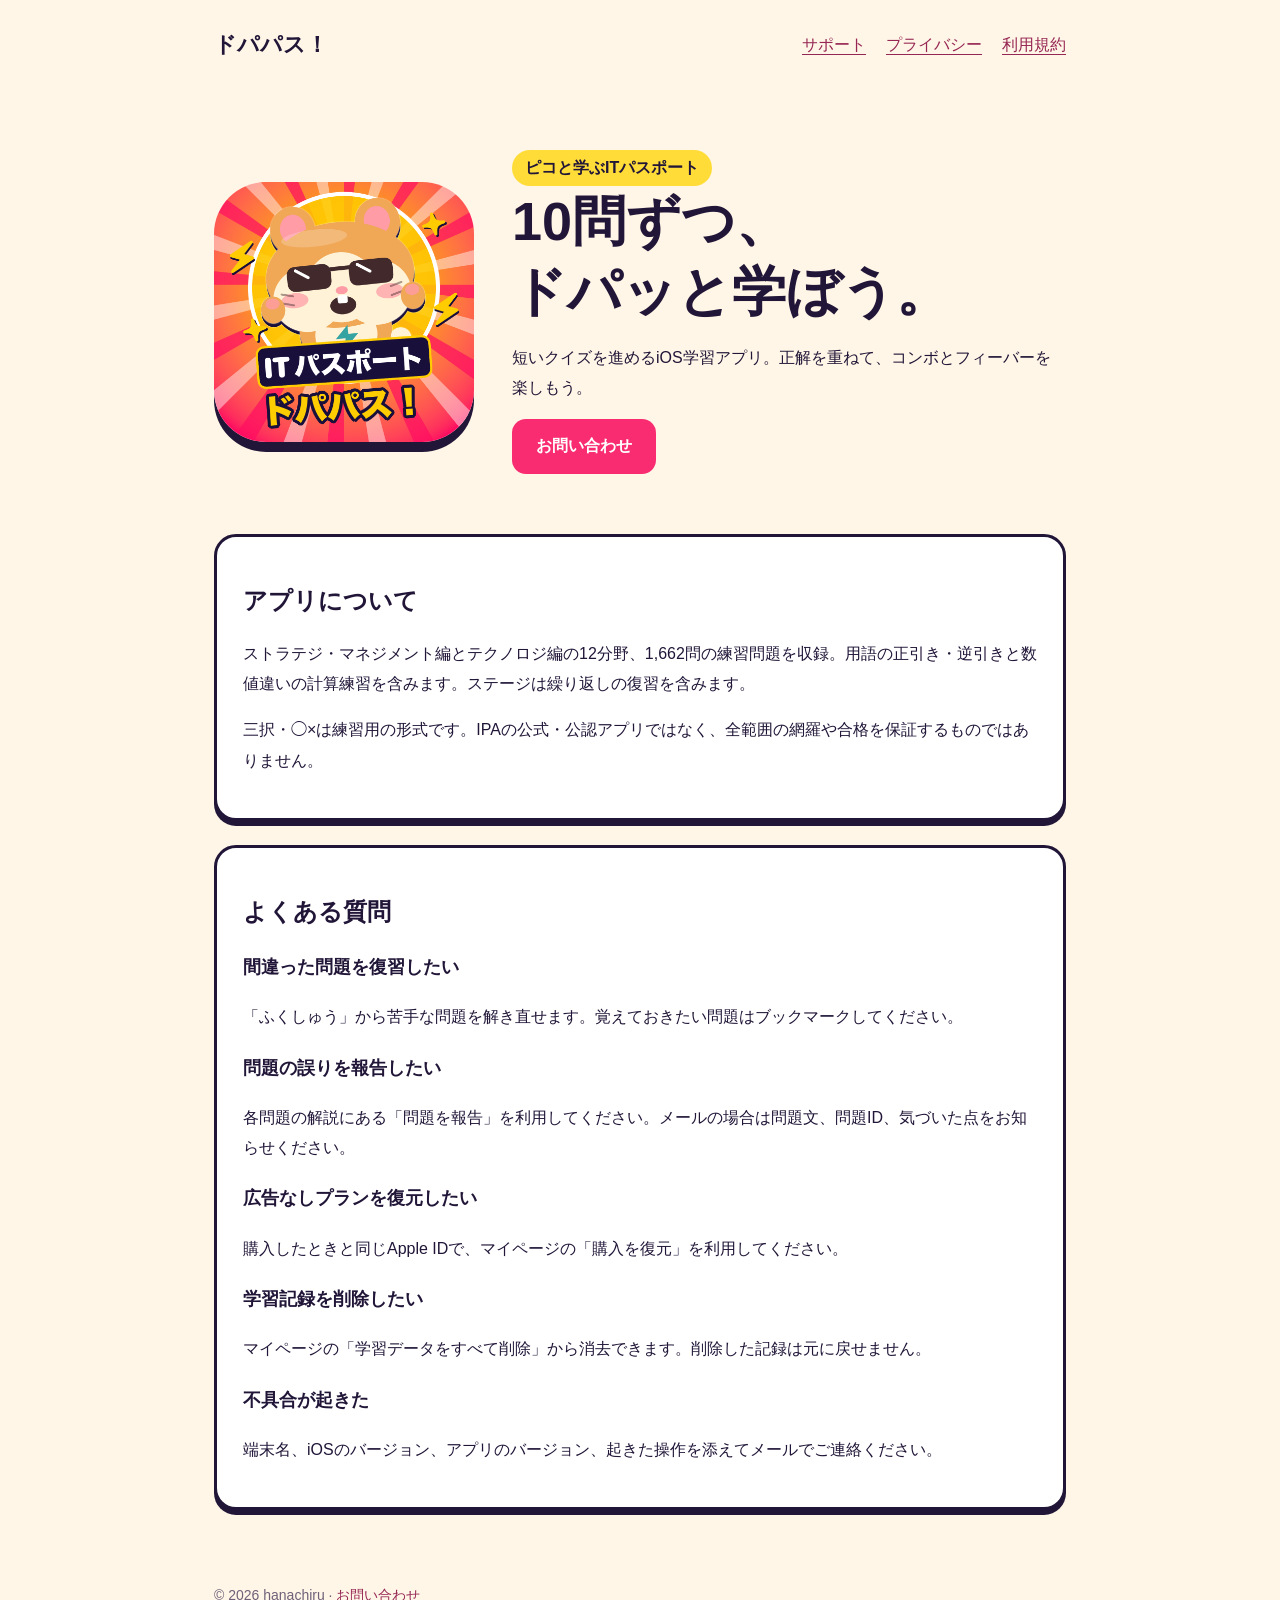
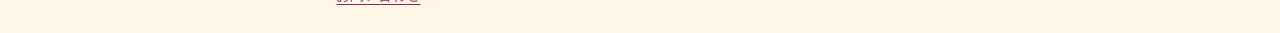
==== index.html @ 18ad7a19 "Add DopaPass support and policy website" ====
<!doctype html><html lang="ja"><head><meta charset="utf-8"><meta name="viewport" content="width=device-width, initial-scale=1"><title>サポート | ドパパス！</title><meta name="description" content="ハムスターのピコと学ぶITパスポート学習アプリのサポートサイト"><link rel="icon" href="assets/icon.png"><link rel="stylesheet" href="style.css"></head><body><header><a class="brand" href="index.html">ドパパス！</a><nav aria-label="サイトメニュー"><a href="index.html">サポート</a><a href="privacy.html">プライバシー</a><a href="terms.html">利用規約</a></nav></header><main><section class="hero"><img src="assets/icon.png" alt="ハムスターのピコのドパパス！アイコン" width="260" height="260"><div><span class="badge">ピコと学ぶITパスポート</span><h1>10問ずつ、<br>ドパッと学ぼう。</h1><p>短いクイズを進めるiOS学習アプリ。正解を重ねて、コンボとフィーバーを楽しもう。</p><a class="button" href="mailto:hanachiru.apps@gmail.com?subject=ドパパスのお問い合わせ">お問い合わせ</a></div></section><section class="card"><h2>アプリについて</h2><p>ストラテジ・マネジメント編とテクノロジ編の12分野、1,662問の練習問題を収録。用語の正引き・逆引きと数値違いの計算練習を含みます。ステージは繰り返しの復習を含みます。</p><p>三択・◯×は練習用の形式です。IPAの公式・公認アプリではなく、全範囲の網羅や合格を保証するものではありません。</p></section><section class="card"><h2>よくある質問</h2><h3>間違った問題を復習したい</h3><p>「ふくしゅう」から苦手な問題を解き直せます。覚えておきたい問題はブックマークしてください。</p><h3>問題の誤りを報告したい</h3><p>各問題の解説にある「問題を報告」を利用してください。メールの場合は問題文、問題ID、気づいた点をお知らせください。</p><h3>広告なしプランを復元したい</h3><p>購入したときと同じApple IDで、マイページの「購入を復元」を利用してください。</p><h3>学習記録を削除したい</h3><p>マイページの「学習データをすべて削除」から消去できます。削除した記録は元に戻せません。</p><h3>不具合が起きた</h3><p>端末名、iOSのバージョン、アプリのバージョン、起きた操作を添えてメールでご連絡ください。</p></section></main><footer>© 2026 hanachiru · <a href="mailto:hanachiru.apps@gmail.com">お問い合わせ</a></footer></body></html>
---- style.css ----
*{box-sizing:border-box}body{margin:0;color:#211638;background:#fff6e7;font-family:-apple-system,BlinkMacSystemFont,"Hiragino Sans",sans-serif;line-height:1.9}header,main,footer{max-width:900px;margin:auto;padding:24px}header{display:flex;align-items:center;justify-content:space-between;gap:20px;flex-wrap:wrap}a{color:#962653;text-underline-offset:4px}nav{display:flex;gap:20px;flex-wrap:wrap}.brand{font-weight:900;font-size:22px;text-decoration:none;color:#211638}.hero{display:flex;gap:38px;align-items:center;padding:36px 0}.hero img{width:260px;height:260px;border-radius:52px;box-shadow:0 10px 0 #211638}.hero h1{font-size:clamp(32px,6vw,54px);line-height:1.3;margin:0 0 16px}.badge{display:inline-block;background:#ffdc38;padding:3px 13px;border-radius:30px;font-weight:700}.card{background:white;border:3px solid #211638;border-radius:22px;padding:26px;margin:24px 0;box-shadow:0 5px 0 #211638}h2{font-size:24px;line-height:1.5}h3{font-size:18px}p,li{overflow-wrap:anywhere}.button{display:inline-block;border-radius:14px;background:#f92c72;color:white;text-decoration:none;padding:12px 24px;font-weight:800}footer{color:#6f6179;font-size:14px}a:focus-visible{outline:3px solid #e82d73;outline-offset:5px}@media(max-width:650px){.hero{flex-direction:column;align-items:flex-start;gap:30px}.hero img{width:180px;height:180px;border-radius:36px}header,main,footer{padding:20px}.card{padding:20px}}
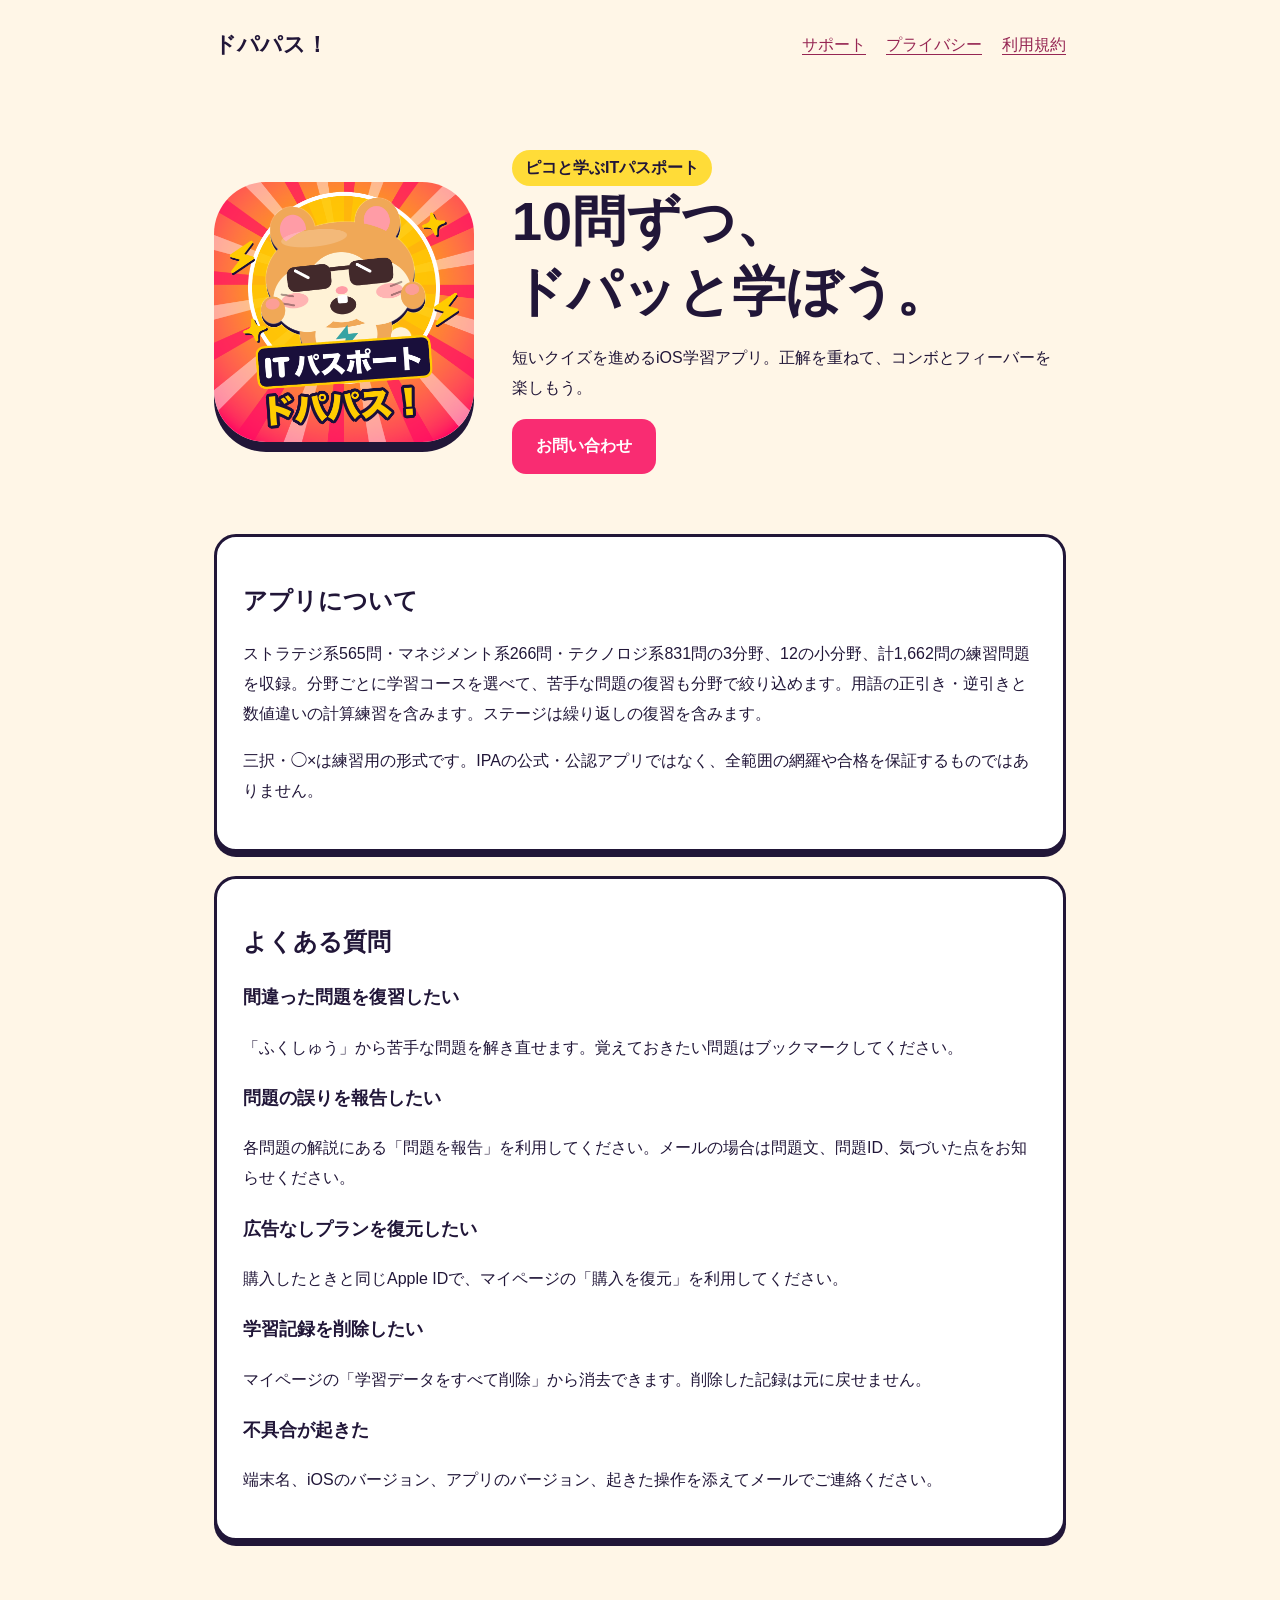
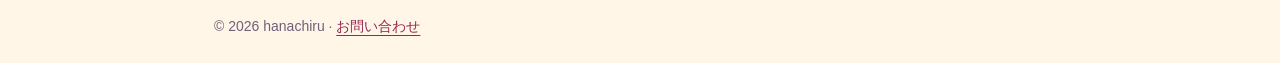
==== commit 920a459b: "Describe three official IT Passport study fields" ====
--- a/index.html
+++ b/index.html
@@ -1 +1 @@
-<!doctype html><html lang="ja"><head><meta charset="utf-8"><meta name="viewport" content="width=device-width, initial-scale=1"><title>サポート | ドパパス！</title><meta name="description" content="ハムスターのピコと学ぶITパスポート学習アプリのサポートサイト"><link rel="icon" href="assets/icon.png"><link rel="stylesheet" href="style.css"></head><body><header><a class="brand" href="index.html">ドパパス！</a><nav aria-label="サイトメニュー"><a href="index.html">サポート</a><a href="privacy.html">プライバシー</a><a href="terms.html">利用規約</a></nav></header><main><section class="hero"><img src="assets/icon.png" alt="ハムスターのピコのドパパス！アイコン" width="260" height="260"><div><span class="badge">ピコと学ぶITパスポート</span><h1>10問ずつ、<br>ドパッと学ぼう。</h1><p>短いクイズを進めるiOS学習アプリ。正解を重ねて、コンボとフィーバーを楽しもう。</p><a class="button" href="mailto:hanachiru.apps@gmail.com?subject=ドパパスのお問い合わせ">お問い合わせ</a></div></section><section class="card"><h2>アプリについて</h2><p>ストラテジ・マネジメント編とテクノロジ編の12分野、1,662問の練習問題を収録。用語の正引き・逆引きと数値違いの計算練習を含みます。ステージは繰り返しの復習を含みます。</p><p>三択・◯×は練習用の形式です。IPAの公式・公認アプリではなく、全範囲の網羅や合格を保証するものではありません。</p></section><section class="card"><h2>よくある質問</h2><h3>間違った問題を復習したい</h3><p>「ふくしゅう」から苦手な問題を解き直せます。覚えておきたい問題はブックマークしてください。</p><h3>問題の誤りを報告したい</h3><p>各問題の解説にある「問題を報告」を利用してください。メールの場合は問題文、問題ID、気づいた点をお知らせください。</p><h3>広告なしプランを復元したい</h3><p>購入したときと同じApple IDで、マイページの「購入を復元」を利用してください。</p><h3>学習記録を削除したい</h3><p>マイページの「学習データをすべて削除」から消去できます。削除した記録は元に戻せません。</p><h3>不具合が起きた</h3><p>端末名、iOSのバージョン、アプリのバージョン、起きた操作を添えてメールでご連絡ください。</p></section></main><footer>© 2026 hanachiru · <a href="mailto:hanachiru.apps@gmail.com">お問い合わせ</a></footer></body></html>
+<!doctype html><html lang="ja"><head><meta charset="utf-8"><meta name="viewport" content="width=device-width, initial-scale=1"><title>サポート | ドパパス！</title><meta name="description" content="ハムスターのピコと学ぶITパスポート学習アプリのサポートサイト"><link rel="icon" href="assets/icon.png"><link rel="stylesheet" href="style.css"></head><body><header><a class="brand" href="index.html">ドパパス！</a><nav aria-label="サイトメニュー"><a href="index.html">サポート</a><a href="privacy.html">プライバシー</a><a href="terms.html">利用規約</a></nav></header><main><section class="hero"><img src="assets/icon.png" alt="ハムスターのピコのドパパス！アイコン" width="260" height="260"><div><span class="badge">ピコと学ぶITパスポート</span><h1>10問ずつ、<br>ドパッと学ぼう。</h1><p>短いクイズを進めるiOS学習アプリ。正解を重ねて、コンボとフィーバーを楽しもう。</p><a class="button" href="mailto:hanachiru.apps@gmail.com?subject=ドパパスのお問い合わせ">お問い合わせ</a></div></section><section class="card"><h2>アプリについて</h2><p>ストラテジ系565問・マネジメント系266問・テクノロジ系831問の3分野、12の小分野、計1,662問の練習問題を収録。分野ごとに学習コースを選べて、苦手な問題の復習も分野で絞り込めます。用語の正引き・逆引きと数値違いの計算練習を含みます。ステージは繰り返しの復習を含みます。</p><p>三択・◯×は練習用の形式です。IPAの公式・公認アプリではなく、全範囲の網羅や合格を保証するものではありません。</p></section><section class="card"><h2>よくある質問</h2><h3>間違った問題を復習したい</h3><p>「ふくしゅう」から苦手な問題を解き直せます。覚えておきたい問題はブックマークしてください。</p><h3>問題の誤りを報告したい</h3><p>各問題の解説にある「問題を報告」を利用してください。メールの場合は問題文、問題ID、気づいた点をお知らせください。</p><h3>広告なしプランを復元したい</h3><p>購入したときと同じApple IDで、マイページの「購入を復元」を利用してください。</p><h3>学習記録を削除したい</h3><p>マイページの「学習データをすべて削除」から消去できます。削除した記録は元に戻せません。</p><h3>不具合が起きた</h3><p>端末名、iOSのバージョン、アプリのバージョン、起きた操作を添えてメールでご連絡ください。</p></section></main><footer>© 2026 hanachiru · <a href="mailto:hanachiru.apps@gmail.com">お問い合わせ</a></footer></body></html>
